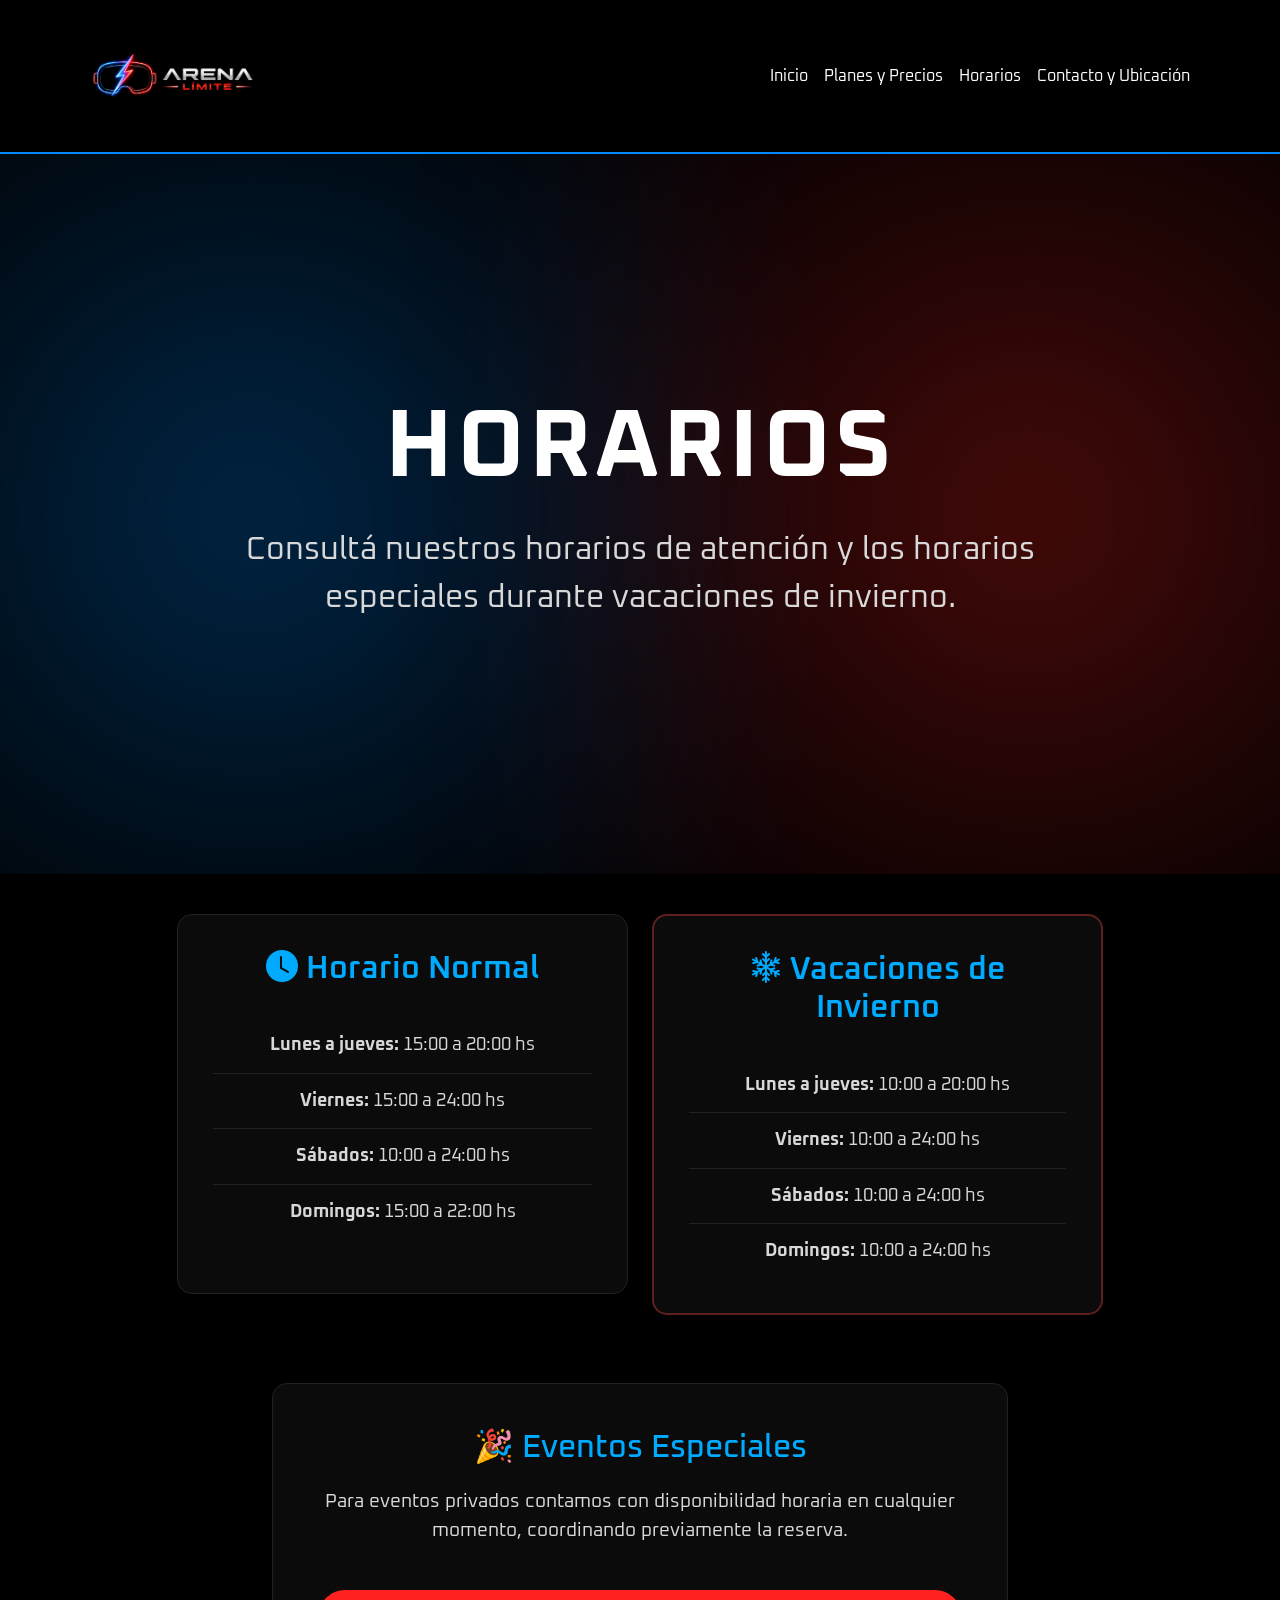
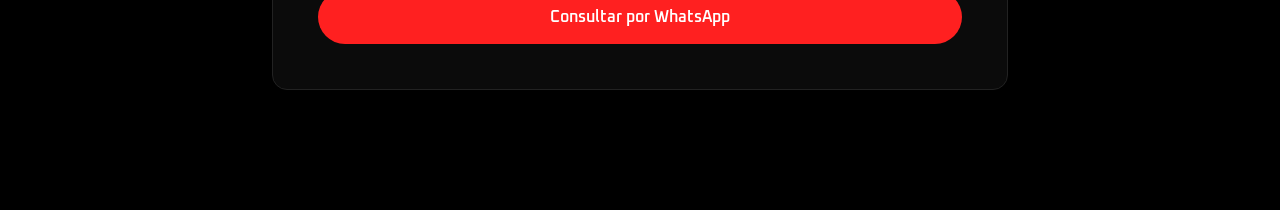
==== sitio arena/horarios.html @ 7525d23b "Add files via upload" ====
<!DOCTYPE html>
<html lang="es">

<head>

    <meta charset="UTF-8">
    <meta name="viewport" content="width=device-width, initial-scale=1.0">

    <title>Horarios | Arena Límite</title>

    <!-- Bootstrap -->

    <link href="https://cdn.jsdelivr.net/npm/bootstrap@5.3.8/dist/css/bootstrap.min.css"
    rel="stylesheet"
    integrity="sha384-sRIl4kxILFvY47J16cr9ZwB07vP4J8+LH7qKQnuqkuIAvNWLzeN8tE5YBujZqJLB"
    crossorigin="anonymous">

    <!-- Bootstrap Icons -->

    <link rel="stylesheet"
    href="https://cdn.jsdelivr.net/npm/bootstrap-icons@1.13.1/font/bootstrap-icons.min.css">

    <!-- Fuente -->

    <link href="https://fonts.googleapis.com/css2?family=Oxanium:wght@300;400;500;600;700&display=swap"
    rel="stylesheet">

    <link rel="stylesheet" href="style.css">

</head>

<body>

<!-- NAVBAR -->

<nav class="navbar navbar-expand-lg navbar-dark py-3">

<div class="container">

<a class="navbar-brand" href="index.html">

<img src="img/logoarena.png" alt="Arena Límite" class="logo">

</a>

<button class="navbar-toggler"
type="button"
data-bs-toggle="collapse"
data-bs-target="#menu">

<span class="navbar-toggler-icon"></span>

</button>

<div class="collapse navbar-collapse" id="menu">

<ul class="navbar-nav ms-auto">

<li class="nav-item">
<a class="nav-link" href="index.html">Inicio</a>
</li>

<li class="nav-item">
<a class="nav-link" href="planesyprecios.html">Planes y Precios</a>
</li>

<li class="nav-item">
<a class="nav-link active" href="horarios.html">Horarios</a>
</li>

<li class="nav-item">
<a class="nav-link" href="contacto.html">Contacto y Ubicación</a>
</li>

</ul>

</div>

</div>

</nav>

<!-- HERO -->

<section class="hero">

<div class="container text-center">

<h1>HORARIOS</h1>

<p class="hero-text">

Consultá nuestros horarios de atención y los horarios especiales durante vacaciones de invierno.

</p>

</div>

</section>

<!-- HORARIO NORMAL -->

<section class="features">

<div class="container">

<div class="row justify-content-center g-4">

<div class="col-lg-5">

<div class="feature-card horario-card">

<h2><i class="bi bi-clock-fill"></i> Horario Normal</h2>

<ul>

<li><strong>Lunes a jueves:</strong> 15:00 a 20:00 hs</li>

<li><strong>Viernes:</strong> 15:00 a 24:00 hs</li>

<li><strong>Sábados:</strong> 10:00 a 24:00 hs</li>

<li><strong>Domingos:</strong> 15:00 a 22:00 hs</li>

</ul>

</div>

</div>

<!-- VACACIONES -->

<div class="col-lg-5">

<div class="feature-card horario-card vacaciones">

<h2><i class="bi bi-snow2"></i> Vacaciones de Invierno</h2>

<ul>

<li><strong>Lunes a jueves:</strong> 10:00 a 20:00 hs</li>

<li><strong>Viernes:</strong> 10:00 a 24:00 hs</li>

<li><strong>Sábados:</strong> 10:00 a 24:00 hs</li>

<li><strong>Domingos:</strong> 10:00 a 24:00 hs</li>

</ul>

</div>

</div>

</div>

<div class="row justify-content-center mt-5">

<div class="col-lg-8">

<div class="feature-card eventos-card text-center">

<h2>🎉 Eventos Especiales</h2>

<p>

Para eventos privados contamos con disponibilidad horaria en cualquier momento,
coordinando previamente la reserva.

</p>

<a href="https://api.whatsapp.com/send/?phone=5491163214463&text=Hola,%20quiero%20consultar%20por%20un%20evento."
target="_blank"
class="btn btn-limite">

Consultar por WhatsApp

</a>

</div>

</div>

</div>

</div>

</section>

<script src="https://cdn.jsdelivr.net/npm/bootstrap@5.3.8/dist/js/bootstrap.bundle.min.js"
integrity="sha384-FKyoEForCGlyvwx9Hj09JcYn3nv7wiPVlz7YYwJrWVcXK/BmnVDxM+D2scQbITxI"
crossorigin="anonymous"></script>

</body>

</html>
---- sitio arena/style.css ----
*{
    margin:0;
    padding:0;
    box-sizing:border-box;
}

body{
    background:#000;
    color:white;
    font-family:'Oxanium', sans-serif;
    overflow-x:hidden;
}

/* NAV */

.navbar{
    border-bottom:2px solid #0088ff;
    background:#000;
}

.nav-link{
    color:white !important;
    transition:.3s;
}

.nav-link:hover{
    color:#ff2a2a !important;
}

/* HERO */

.hero{
    min-height:80vh;
    display:flex;
    align-items:center;
    position:relative;
    overflow:hidden;
}

/* Humo azul */

.hero::before{
    content:"";
    position:absolute;

    top:-15%;
    left:-18%;

    width:75%;
    height:130%;

    background:radial-gradient(circle,
        rgba(0,136,255,.30) 0%,
        rgba(0,136,255,.18) 30%,
        rgba(0,136,255,.08) 60%,
        transparent 100%);

    filter:blur(90px);
}

/* Humo rojo */

.hero::after{
    content:"";
    position:absolute;

    top:-15%;
    right:-18%;

    width:75%;
    height:130%;

    background:radial-gradient(circle,
        rgba(255,35,35,.30) 0%,
        rgba(255,35,35,.18) 30%,
        rgba(255,35,35,.08) 60%,
        transparent 100%);

    filter:blur(90px);
}

.hero .container{
    position:relative;
    z-index:2;
}

.hero h1{
    font-size:6rem;
    font-weight:700;
    letter-spacing:4px;
    margin-bottom:20px;
}

.hero-text{
    font-size:2rem;
    max-width:900px;
    margin:auto;
    margin-bottom:15px;
    color:#d8d8d8;
}

.ubicacion{
    margin-top:15px;
    font-size:1.3rem;
    color:#00aaff;
}

.btn-limite{
    margin-top:20px;
    background:#ff2020;
    color:white;
    padding:14px 40px;
    border-radius:50px;
    font-weight:600;
    transition:.3s;
}

.btn-limite:hover{
    background:#0088ff;
    color:white;
    transform:translateY(-3px);
}

/* CARDS */

.features{
    padding:45px 0 80px;
}

.feature-card{
    background:#0b0b0b;
    border:1px solid #222;
    border-radius:15px;
    padding:35px;
    text-align:center;
    transition:.3s;
}

.feature-card:hover{
    transform:translateY(-8px);
    border-color:#0088ff;
    box-shadow:0 0 20px rgba(0,136,255,.4);
}

.feature-card h3{
    font-size:3rem;
}

.feature-card p{
    margin-top:15px;
    font-size:1.1rem;
}

/* UBICACION */

.direccion{
    padding:80px 0 120px;
}

.direccion h2{
    font-size:3rem;
    margin-bottom:20px;
}

.direccion p{
    font-size:1.5rem;
    color:#ddd;
}

/* RESPONSIVE */

@media(max-width:768px){

    .hero h1{
        font-size:3rem;
    }

    .hero-text{
        font-size:1.3rem;
    }
}
/* REDES */

.social-home{

    margin-top:35px;

    display:flex;
    justify-content:center;
    align-items:center;
    gap:18px;
}

.social-home span{

    color:#bdbdbd;
    font-size:1rem;
    margin-right:8px;
}

.social-btn{

    width:52px;
    height:52px;

    border-radius:50%;

    display:flex;
    justify-content:center;
    align-items:center;

    text-decoration:none;

    color:white;
    font-size:1.4rem;

    background:#111;

    border:1px solid #2a2a2a;

    transition:.35s;
}

.social-btn:hover{

    transform:translateY(-6px) scale(1.08);
}

/* Instagram */

.instagram:hover{

    border-color:#ff2a2a;

    box-shadow:0 0 18px rgba(255,42,42,.45);
}

/* TikTok */

.tiktok:hover{

    border-color:#00b7ff;

    box-shadow:0 0 18px rgba(0,183,255,.45);
}

/* WhatsApp */

.whatsapp:hover{

    border-color:#25D366;

    box-shadow:0 0 18px rgba(37,211,102,.45);
}
.logo{
    height:110px;
    width:auto;
    display:block;
    transition:.3s;
}

.logo:hover{
    transform:scale(1.03);
}





/*==================================================
                CONTACTO
==================================================*/

.contact-box{

    max-width:700px;

    margin:50px auto 0;

    padding:45px;

    background:#0b0b0b;

    border:1px solid #222;

    border-radius:18px;

    transition:.35s;

}

.contact-box:hover{

    border-color:#0088ff;

    box-shadow:0 0 25px rgba(0,136,255,.35);

}

.contact-item{

    text-align:center;

}

.contact-item i{

    font-size:2.3rem;

    color:#00aaff;

    margin-bottom:18px;

}

.contact-item h3{

    color:white;

    font-size:1.7rem;

    margin-bottom:15px;

    font-weight:600;

}

.contact-item p{

    color:#d8d8d8;

    font-size:1.15rem;

    line-height:1.8;

}

.contact-box hr{

    margin:35px 0;

    border-color:#2c2c2c;

}


/*==================================================
            BOTÓN WHATSAPP
==================================================*/

.btn-whatsapp{

    display:inline-flex;

    align-items:center;

    justify-content:center;

    gap:12px;

    margin-top:45px;

    padding:18px 38px;

    background:#25D366;

    color:white;

    text-decoration:none;

    border-radius:50px;

    font-size:1.15rem;

    font-weight:600;

    transition:.35s;

}

.btn-whatsapp:hover{

    background:#1ebe5d;

    color:white;

    transform:translateY(-4px);

    box-shadow:0 0 25px rgba(37,211,102,.45);

}

.btn-whatsapp i{

    font-size:1.5rem;

}


/*==================================================
                REDES SOCIALES
==================================================*/

.social-home{

    display:flex;

    justify-content:center;

    gap:22px;

    margin-top:60px;

    padding-bottom:110px;

}

.social-btn{

    width:68px;

    height:68px;

    border-radius:50%;

    display:flex;

    justify-content:center;

    align-items:center;

    background:#111;

    border:2px solid #2b2b2b;

    color:white;

    text-decoration:none;

    font-size:1.8rem;

    transition:.35s;

}

.social-btn:hover{

    transform:translateY(-6px);

    color:#00aaff;

    border-color:#0088ff;

    box-shadow:0 0 22px rgba(0,136,255,.45);

}


/*==================================================
                RESPONSIVE
==================================================*/

@media(max-width:768px){

    .contact-box{

        padding:30px 22px;

    }

    .contact-item h3{

        font-size:1.4rem;

    }

    .contact-item p{

        font-size:1rem;

    }

    .btn-whatsapp{

        width:100%;

        justify-content:center;

        padding:16px;

        font-size:1rem;

    }

    .social-home{

        gap:15px;

    }

    .social-btn{

        width:58px;

        height:58px;

        font-size:1.5rem;

    }

}

/*==================================================
            PLANES Y PRECIOS
==================================================*/

.precio{

    margin:25px 0;

    font-size:2.3rem;

    font-weight:700;

    color:#00aaff;

}


/* TITULO CUMPLE */

.cumple-title{

    font-size:3.2rem;

    font-weight:700;

    color:#fff;

    margin-bottom:20px;

    letter-spacing:2px;

}


/* TARJETAS DE CUMPLE */

.cumple-card{

    position:relative;

    overflow:hidden;

    border:2px solid rgba(255,60,60,.25);

}

.cumple-card:hover{

    border-color:#ff2b2b;

    box-shadow:0 0 30px rgba(255,40,40,.35);

}


/* DESTACADO */

.destacado{

    transform:scale(1.04);

    border:2px solid #ffd54a !important;

    box-shadow:0 0 30px rgba(255,213,74,.30);

}

.destacado:hover{

    transform:scale(1.06);

}


/* ETIQUETA */

.badge-cumple{

    position:absolute;

    top:18px;

    right:-45px;

    width:180px;

    text-align:center;

    padding:8px 0;

    background:#ff2b2b;

    color:white;

    font-size:.85rem;

    font-weight:600;

    transform:rotate(35deg);

}


/* LISTA */

.incluye{

    margin:30px 0;

    padding:20px;

    border-radius:12px;

    background:#121212;

    border:1px solid #252525;

}

.incluye h5{

    margin-bottom:18px;

    color:#00aaff;

    font-weight:600;

}

.incluye ul{

    list-style:none;

    padding:0;

    margin:0;

}

.incluye li{

    margin:12px 0;

    color:#d8d8d8;

    font-size:1.05rem;

}


/* BOTONES */

.feature-card .btn{

    width:100%;

    margin-top:10px;

}


/* ESPACIADO */

.features{

    padding-top:40px;

    padding-bottom:120px;

}


/* RESPONSIVE */

@media(max-width:992px){

    .destacado{

        transform:none;

    }

    .destacado:hover{

        transform:translateY(-8px);

    }

    .cumple-title{

        font-size:2.3rem;

    }

}

@media(max-width:768px){

    .precio{

        font-size:2rem;

    }

    .badge-cumple{

        right:-55px;

        font-size:.75rem;

    }

    .incluye{

        padding:18px;

    }

}

/*=====================================
            HORARIOS
=====================================*/

.horario-card{

    min-height:380px;

}

.horario-card h2{

    margin-bottom:30px;

    color:#00aaff;

    font-weight:600;

}

.horario-card ul{

    list-style:none;

    padding:0;

    margin:0;

}

.horario-card li{

    padding:14px 0;

    border-bottom:1px solid #222;

    color:#d8d8d8;

    font-size:1.1rem;

}

.horario-card li:last-child{

    border:none;

}

.vacaciones{

    border:2px solid rgba(255,70,70,.35);

}

.vacaciones:hover{

    border-color:#ff3b3b;

}

.eventos-card{

    margin-top:20px;

    padding:45px;

}

.eventos-card h2{

    margin-bottom:20px;

    color:#00aaff;

}

.eventos-card p{

    font-size:1.2rem;

    color:#d8d8d8;

    margin-bottom:35px;

}
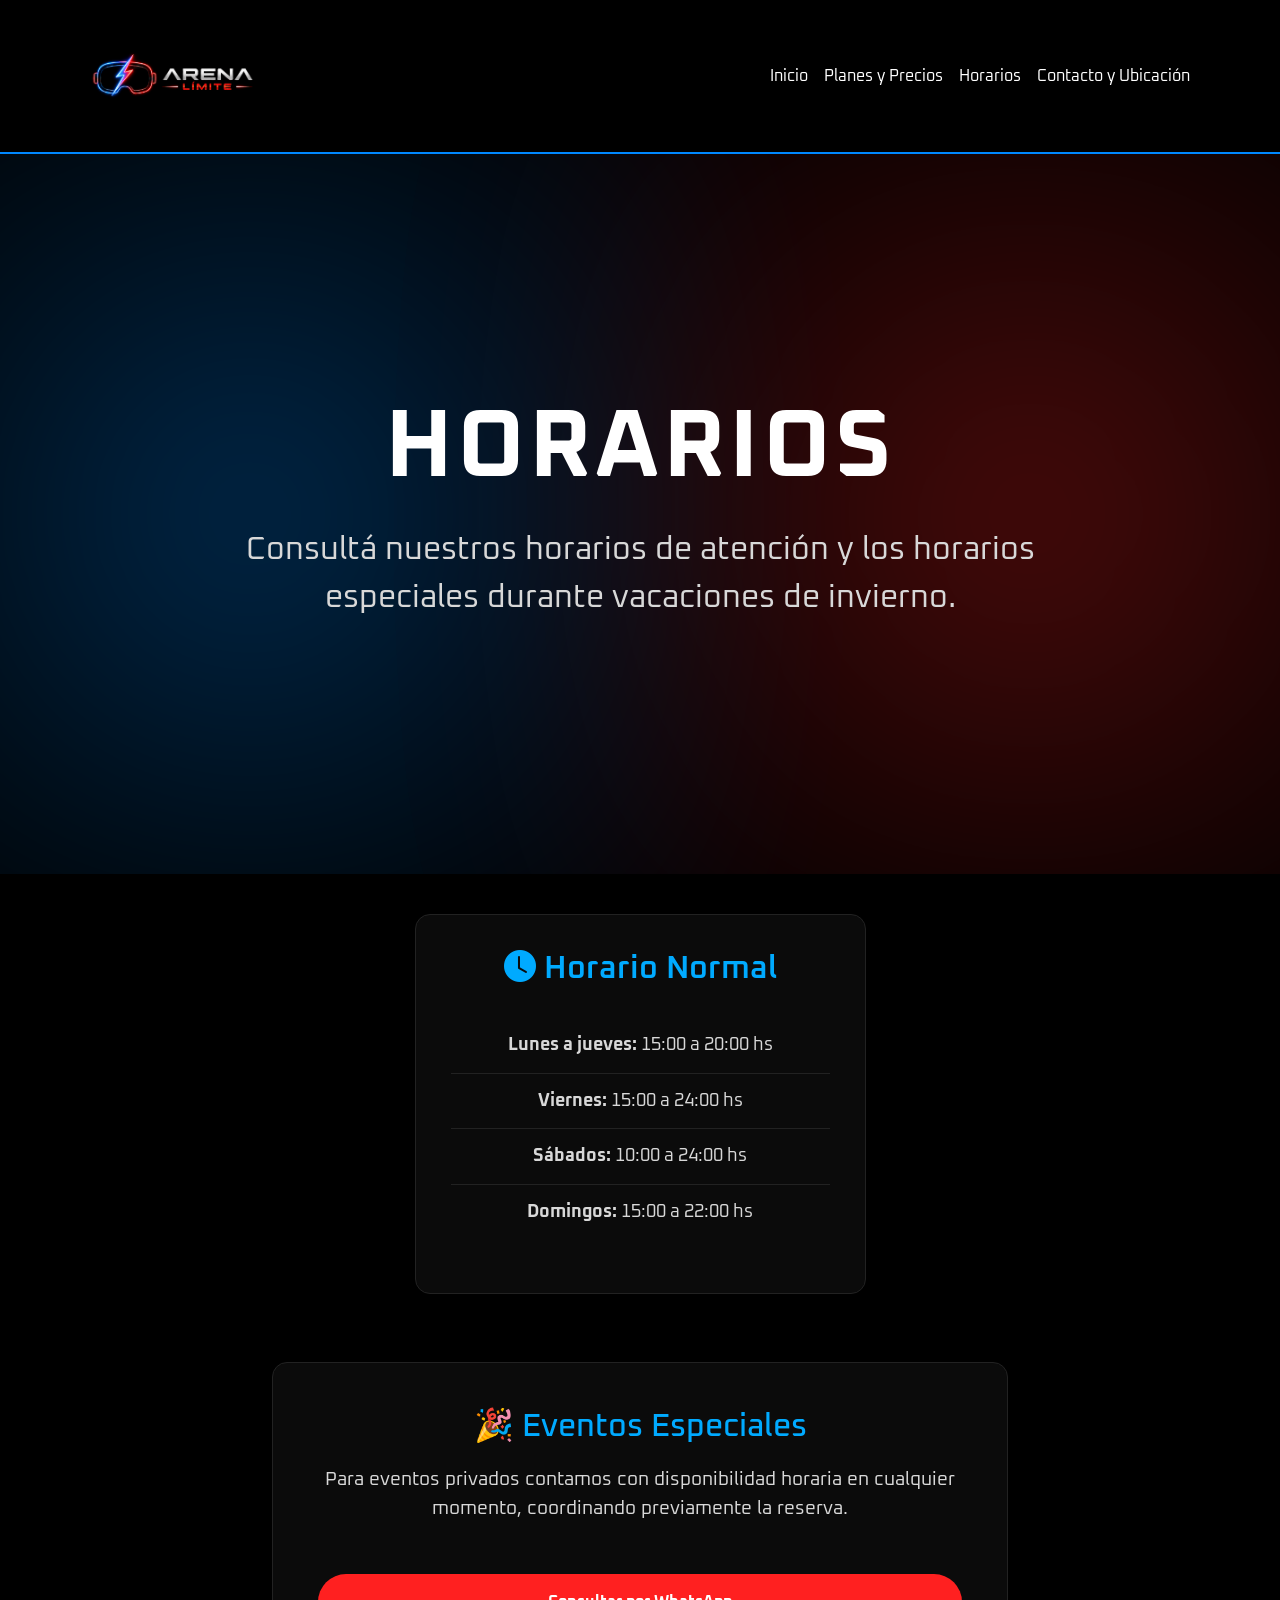
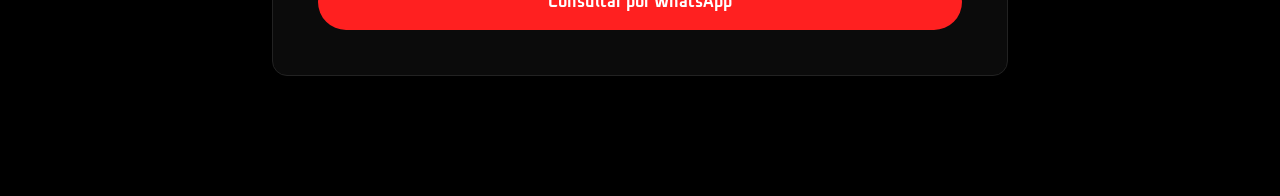
==== commit b06ab0e2: "Add files via upload" ====
--- a/sitio arena/horarios.html
+++ b/sitio arena/horarios.html
@@ -128,29 +128,7 @@
 
 </div>
 
-<!-- VACACIONES -->
 
-<div class="col-lg-5">
-
-<div class="feature-card horario-card vacaciones">
-
-<h2><i class="bi bi-snow2"></i> Vacaciones de Invierno</h2>
-
-<ul>
-
-<li><strong>Lunes a jueves:</strong> 10:00 a 20:00 hs</li>
-
-<li><strong>Viernes:</strong> 10:00 a 24:00 hs</li>
-
-<li><strong>Sábados:</strong> 10:00 a 24:00 hs</li>
-
-<li><strong>Domingos:</strong> 10:00 a 24:00 hs</li>
-
-</ul>
-
-</div>
-
-</div>
 
 </div>
 
--- a/sitio arena/style.css
+++ b/sitio arena/style.css
@@ -515,217 +515,165 @@
 ==================================================*/
 
 .precio{
-
-    margin:25px 0;
-
-    font-size:2.3rem;
-
+    margin:30px 0;
+    font-size:2.8rem;
+    font-weight:800;
+    color:#00c8ff;
+    text-shadow:0 0 18px rgba(0,200,255,.35);
+}
+
+
+/* TITULO CUMPLE */
+
+.cumple-title{
+    font-size:3.2rem;
     font-weight:700;
-
-    color:#00aaff;
-
-}
-
-
-/* TITULO CUMPLE */
-
-.cumple-title{
-
-    font-size:3.2rem;
-
+    color:#fff;
+    margin-bottom:20px;
+    letter-spacing:2px;
+}
+
+
+/* TARJETAS DE CUMPLE */
+
+.cumple-card{
+    position:relative;
+    overflow:hidden;
+    border:2px solid rgba(255,60,60,.25);
+    border-radius:18px;
+    background:linear-gradient(180deg,#181818,#111);
+    transition:all .35s ease;
+}
+
+.cumple-card:hover{
+    transform:translateY(-12px);
+    border-color:#ff2b2b;
+    box-shadow:0 18px 40px rgba(255,40,40,.30);
+}
+
+.cumple-card h2{
+    font-size:2rem;
     font-weight:700;
-
+    margin-bottom:12px;
+}
+
+.cumple-card p{
+    font-size:1.15rem;
+    color:#d8d8d8;
+}
+
+
+/* DESTACADO */
+
+.destacado{
+    border:2px solid #ffd54a !important;
+    background:linear-gradient(180deg,#1d1d1d,#101010);
+    box-shadow:0 0 35px rgba(255,213,74,.35);
+}
+
+.destacado:hover{
+    transform:translateY(-12px);
+    border-color:#ffd54a !important;
+    box-shadow:0 20px 45px rgba(255,213,74,.40);
+}
+
+
+/* ETIQUETA */
+
+.badge-cumple{
+    position:absolute;
+    top:18px;
+    right:-45px;
+    width:180px;
+    text-align:center;
+    padding:8px 0;
+    background:#ff2b2b;
     color:#fff;
-
-    margin-bottom:20px;
-
-    letter-spacing:2px;
-
-}
-
-
-/* TARJETAS DE CUMPLE */
-
-.cumple-card{
-
-    position:relative;
-
-    overflow:hidden;
-
-    border:2px solid rgba(255,60,60,.25);
-
-}
-
-.cumple-card:hover{
-
-    border-color:#ff2b2b;
-
-    box-shadow:0 0 30px rgba(255,40,40,.35);
-
-}
-
-
-/* DESTACADO */
-
-.destacado{
-
-    transform:scale(1.04);
-
-    border:2px solid #ffd54a !important;
-
-    box-shadow:0 0 30px rgba(255,213,74,.30);
-
-}
-
-.destacado:hover{
-
-    transform:scale(1.06);
-
-}
-
-
-/* ETIQUETA */
-
-.badge-cumple{
-
-    position:absolute;
-
-    top:18px;
-
-    right:-45px;
-
-    width:180px;
-
-    text-align:center;
-
-    padding:8px 0;
-
-    background:#ff2b2b;
-
-    color:white;
-
     font-size:.85rem;
-
     font-weight:600;
-
     transform:rotate(35deg);
-
 }
 
 
 /* LISTA */
 
 .incluye{
-
     margin:30px 0;
-
-    padding:20px;
-
-    border-radius:12px;
-
-    background:#121212;
-
-    border:1px solid #252525;
-
+    padding:22px;
+    border-radius:14px;
+    background:#161616;
+    border:1px solid #2a2a2a;
 }
 
 .incluye h5{
-
     margin-bottom:18px;
-
-    color:#00aaff;
-
-    font-weight:600;
-
+    color:#00c8ff;
+    font-weight:700;
 }
 
 .incluye ul{
-
     list-style:none;
-
     padding:0;
-
     margin:0;
-
 }
 
 .incluye li{
-
-    margin:12px 0;
-
-    color:#d8d8d8;
-
+    margin:14px 0;
+    color:#ececec;
     font-size:1.05rem;
-
-}
-
-
-/* BOTONES */
+}
+
+
+/* BOTÓN */
 
 .feature-card .btn{
-
     width:100%;
-
-    margin-top:10px;
-
+    margin-top:15px;
+    padding:15px;
+    font-size:1rem;
+    font-weight:700;
 }
 
 
 /* ESPACIADO */
 
 .features{
-
     padding-top:40px;
-
     padding-bottom:120px;
-
 }
 
 
 /* RESPONSIVE */
 
-@media(max-width:992px){
-
-    .destacado{
-
-        transform:none;
-
+@media (max-width:992px){
+
+    .cumple-title{
+        font-size:2.4rem;
     }
 
     .destacado:hover{
-
         transform:translateY(-8px);
-
-    }
-
-    .cumple-title{
-
-        font-size:2.3rem;
-
-    }
-
-}
-
-@media(max-width:768px){
+    }
+
+}
+
+@media (max-width:768px){
 
     .precio{
-
-        font-size:2rem;
-
+        font-size:2.2rem;
+    }
+
+    .cumple-card h2{
+        font-size:1.8rem;
     }
 
     .badge-cumple{
-
         right:-55px;
-
         font-size:.75rem;
-
     }
 
     .incluye{
-
         padding:18px;
-
     }
 
 }
